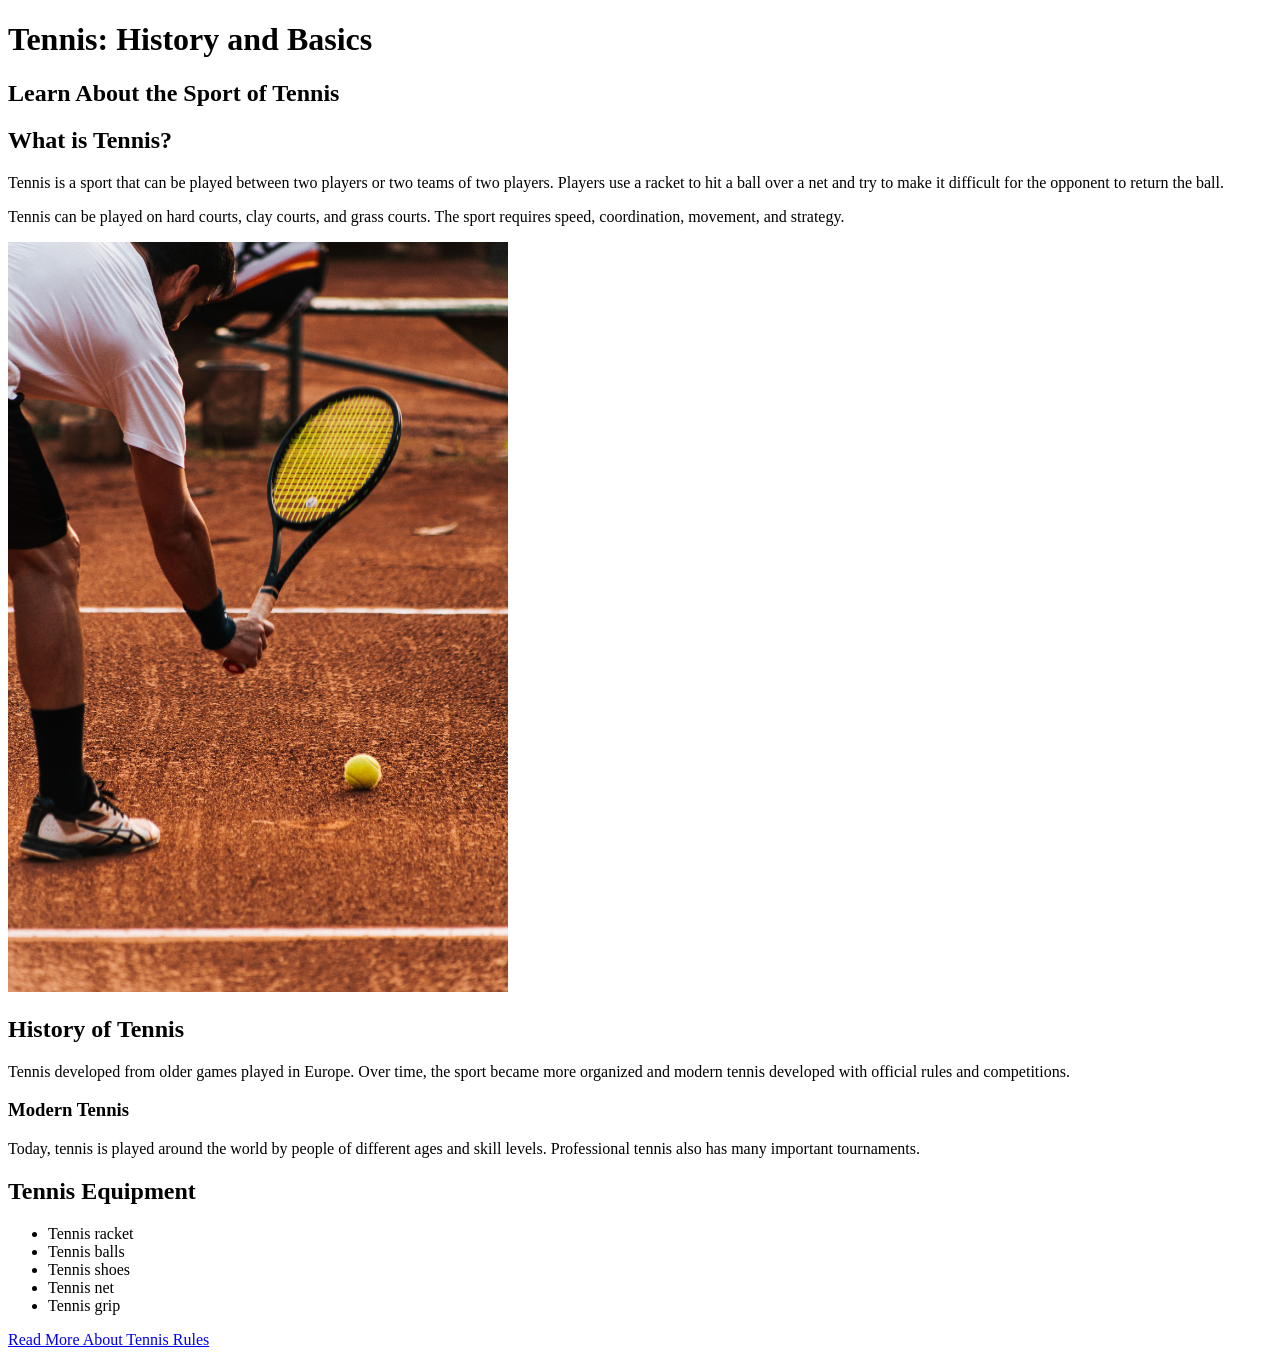
==== index.html @ efa9a92a "Add tennis educational website" ====
<!DOCTYPE html>
<html lang="en">
<head>
    <meta charset="UTF-8">
    <meta name="viewport" content="width=device-width, initial-scale=1.0">
    <title>Tennis - History and Basics</title>
</head>

<body>

    <!-- Header contains the main title -->
    <header>
        <h1>Tennis: History and Basics</h1>
        <h2>Learn About the Sport of Tennis</h2>
    </header>

    <!-- Main contains the main information -->
    <main>

        <!-- Section about what tennis is -->
        <section>
            <h2>What is Tennis?</h2>

            <p>
                Tennis is a sport that can be played between two players
                or two teams of two players. Players use a racket to hit
                a ball over a net and try to make it difficult for the
                opponent to return the ball.
            </p>

            <p>
                Tennis can be played on hard courts, clay courts, and grass
                courts. The sport requires speed, coordination, movement,
                and strategy.
            </p>

            <img src="images/tennis.jpg" alt="Tennis court and racket" width="500">
        </section>

        <!-- Section about the history of tennis -->
        <section>
            <h2>History of Tennis</h2>

            <p>
                Tennis developed from older games played in Europe.
                Over time, the sport became more organized and modern
                tennis developed with official rules and competitions.
            </p>

            <h3>Modern Tennis</h3>

            <p>
                Today, tennis is played around the world by people of
                different ages and skill levels. Professional tennis
                also has many important tournaments.
            </p>
        </section>

        <!-- Section about tennis equipment -->
        <section>
            <h2>Tennis Equipment</h2>

            <ul>
                <li>Tennis racket</li>
                <li>Tennis balls</li>
                <li>Tennis shoes</li>
                <li>Tennis net</li>
                <li>Tennis grip</li>
            </ul>
        </section>

    </main>

    <!-- Footer contains the link to the second page -->
    <footer>
        <a href="page2.html">Read More About Tennis Rules</a>
    </footer>

</body>
</html>
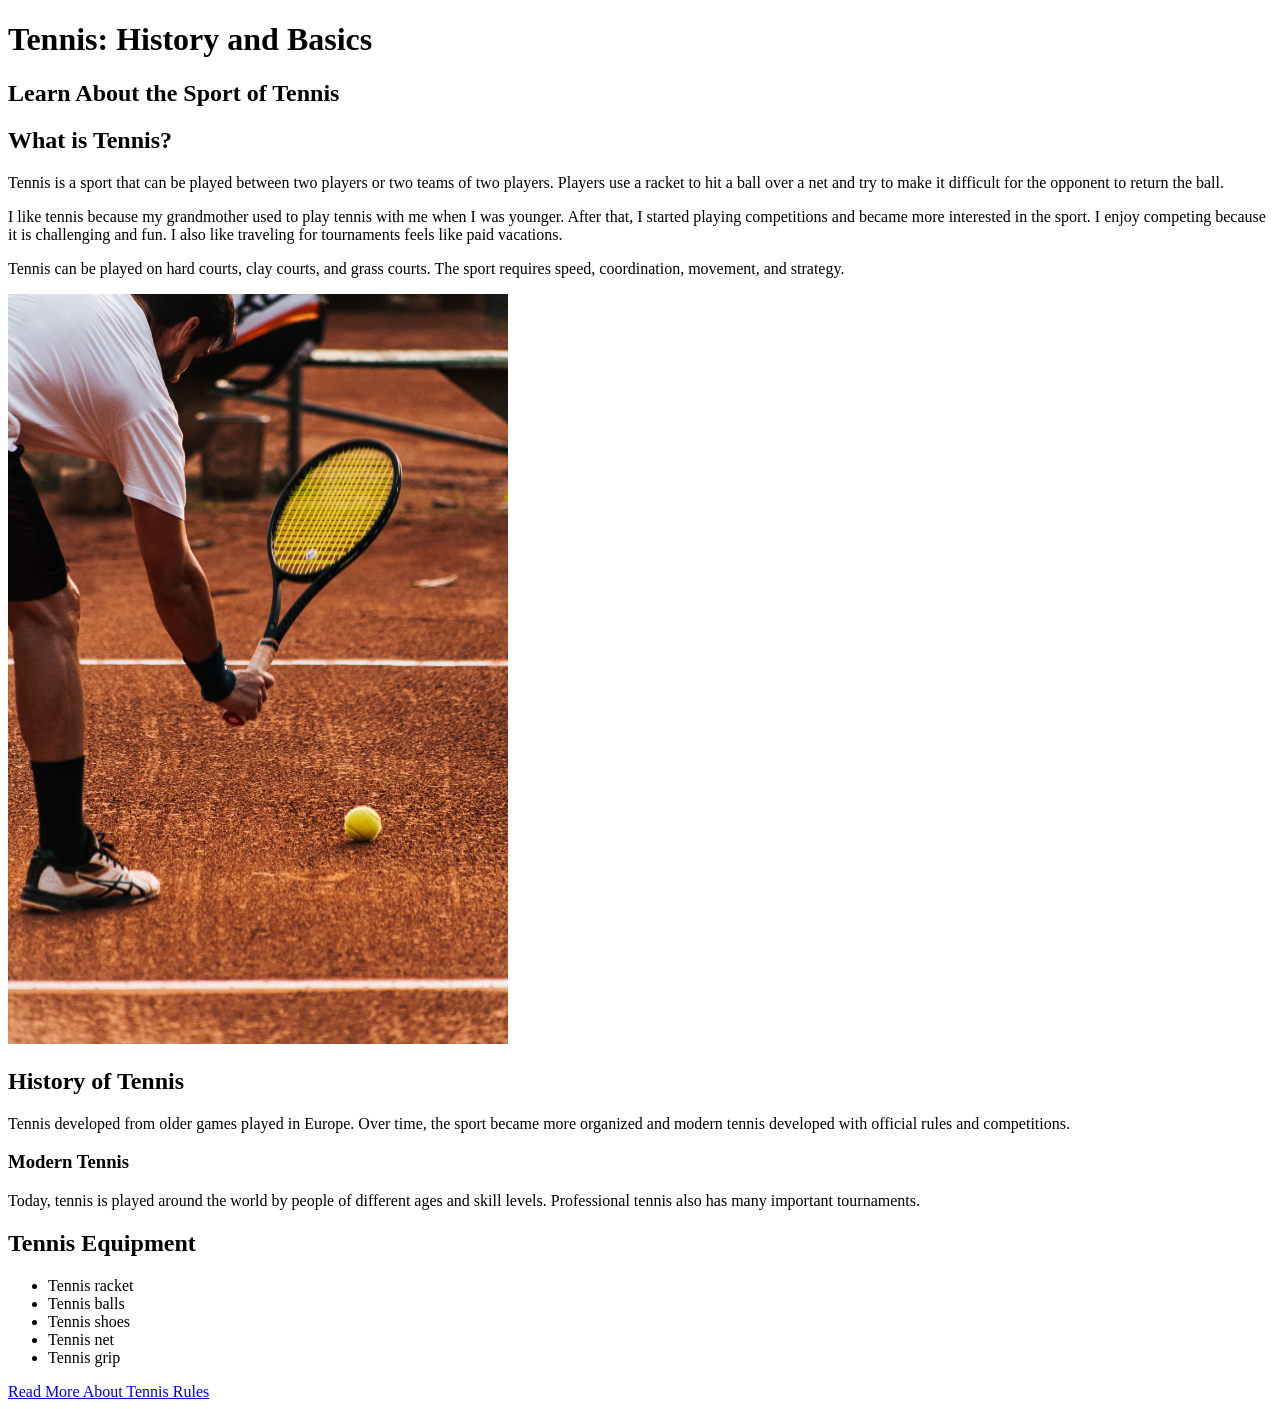
==== commit 17945107: "Add more tennis information" ====
--- a/index.html
+++ b/index.html
@@ -26,6 +26,14 @@
                 or two teams of two players. Players use a racket to hit
                 a ball over a net and try to make it difficult for the
                 opponent to return the ball.
+            </p>
+
+            <p>
+                I like tennis because my grandmother used to play tennis 
+                with me when I was younger. After that, I started playing
+                competitions and became more interested in the sport.
+                I enjoy competing because it is challenging and fun.
+                I also like traveling for tournaments feels like paid vacations.
             </p>
 
             <p>
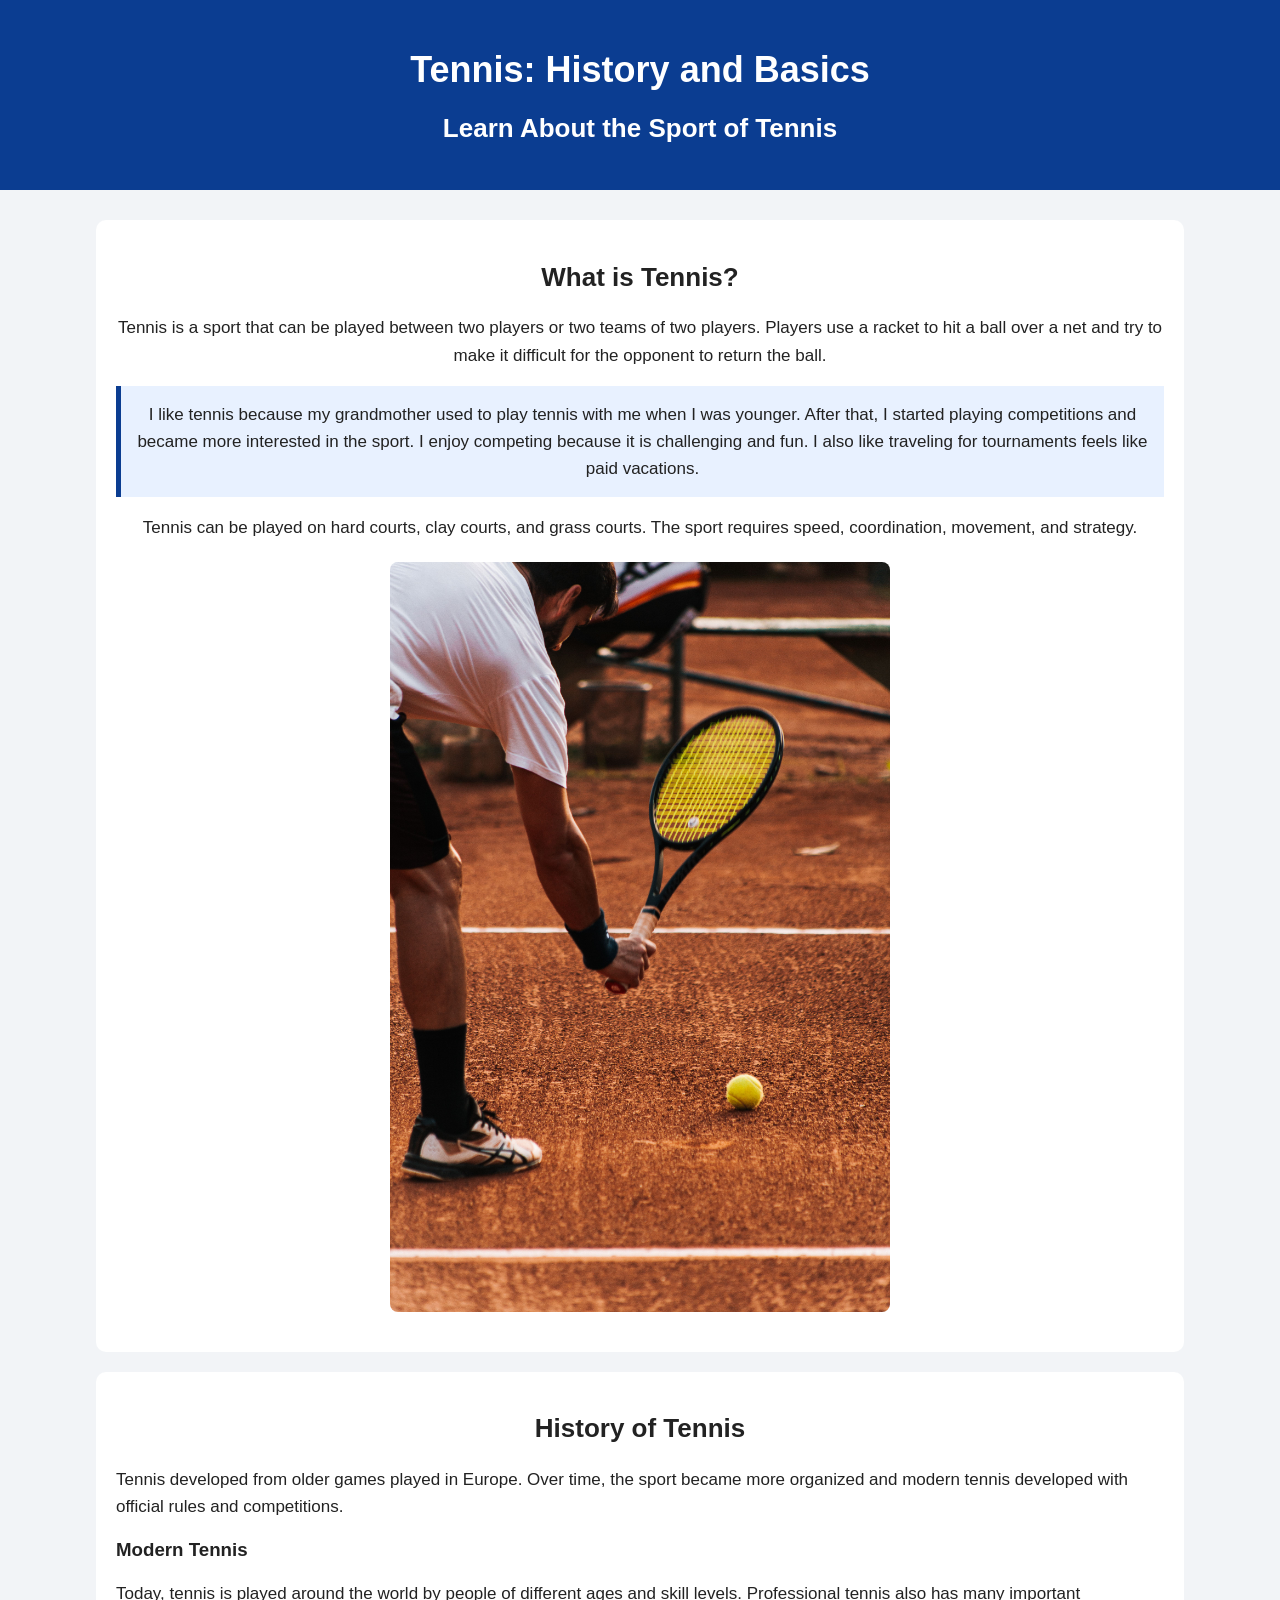
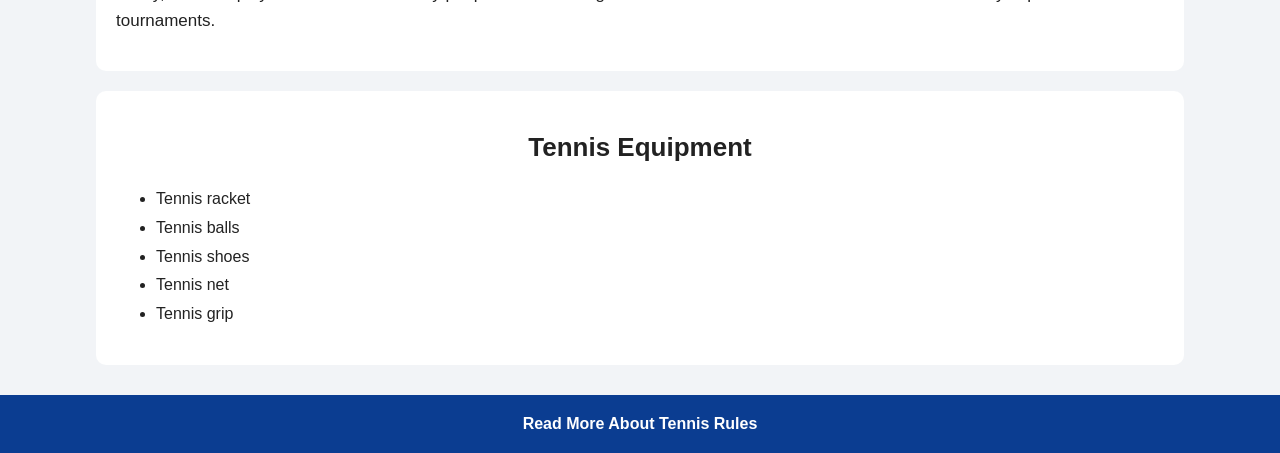
==== commit 6a31f67c: "Add CSS styling" ====
--- a/index.html
+++ b/index.html
@@ -4,6 +4,8 @@
     <meta charset="UTF-8">
     <meta name="viewport" content="width=device-width, initial-scale=1.0">
     <title>Tennis - History and Basics</title>
+
+    <link rel="stylesheet" href="./css/style.css" />
 </head>
 
 <body>
@@ -18,7 +20,7 @@
     <main>
 
         <!-- Section about what tennis is -->
-        <section>
+        <section id="tennis-intro" class="section-box">
             <h2>What is Tennis?</h2>
 
             <p>
@@ -28,7 +30,7 @@
                 opponent to return the ball.
             </p>
 
-            <p>
+            <p class="highlight">
                 I like tennis because my grandmother used to play tennis 
                 with me when I was younger. After that, I started playing
                 competitions and became more interested in the sport.
@@ -46,7 +48,9 @@
         </section>
 
         <!-- Section about the history of tennis -->
-        <section>
+    <div id="tennis-info">
+
+        <section id="tennis-history" class="section-box">
             <h2>History of Tennis</h2>
 
             <p>
@@ -63,9 +67,11 @@
                 also has many important tournaments.
             </p>
         </section>
+        
+    </div>
 
         <!-- Section about tennis equipment -->
-        <section>
+        <section class="section-box">
             <h2>Tennis Equipment</h2>
 
             <ul>
--- a/css/style.css
+++ b/css/style.css
@@ -0,0 +1,110 @@
+/* General page styling */
+body {
+    background-color: #f2f4f7;
+    font-family: Arial, sans-serif;
+    margin: 0;
+    padding: 0;
+    color: #222222;
+}
+
+/* Header styling */
+header {
+    background-color: #0b3d91;
+    color: white;
+    text-align: center;
+    padding: 25px;
+}
+
+/* Main heading */
+h1 {
+    font-size: 36px;
+    margin-bottom: 10px;
+}
+
+/* Section headings */
+h2 {
+    text-align: center;
+    font-size: 26px;
+}
+
+/* Paragraph styling */
+p {
+    font-size: 17px;
+    line-height: 1.6;
+}
+
+/* Main content */
+main {
+    width: 85%;
+    margin: 30px auto;
+}
+
+/* Reusable section class */
+.section-box {
+    background-color: white;
+    padding: 20px;
+    border-radius: 10px;
+    margin-bottom: 20px;
+}
+
+/* Highlight class */
+.highlight {
+    background-color: #e8f1ff;
+    padding: 15px;
+    border-left: 5px solid #0b3d91;
+}
+
+/* Tennis introduction section */
+#tennis-intro {
+    text-align: center;
+}
+
+/* Tennis history section */
+#tennis-history {
+    min-height: 180px;
+}
+
+/* Flexbox container */
+#tennis-info {
+    display: flex;
+    gap: 20px;
+}
+
+/* Make both sections share the available space */
+#tennis-info .section-box {
+    flex: 1;
+}
+
+/* Images */
+img {
+    display: block;
+    width: 500px;
+    max-width: 100%;
+    margin: 20px auto;
+    border-radius: 8px;
+}
+
+/* Lists */
+ul,
+ol {
+    line-height: 1.8;
+}
+
+/* Footer */
+footer {
+    background-color: #0b3d91;
+    text-align: center;
+    padding: 20px;
+}
+
+/* Footer link */
+footer a {
+    color: white;
+    text-decoration: none;
+    font-weight: bold;
+}
+
+/* Footer link when the mouse is over it */
+footer a:hover {
+    text-decoration: underline;
+}
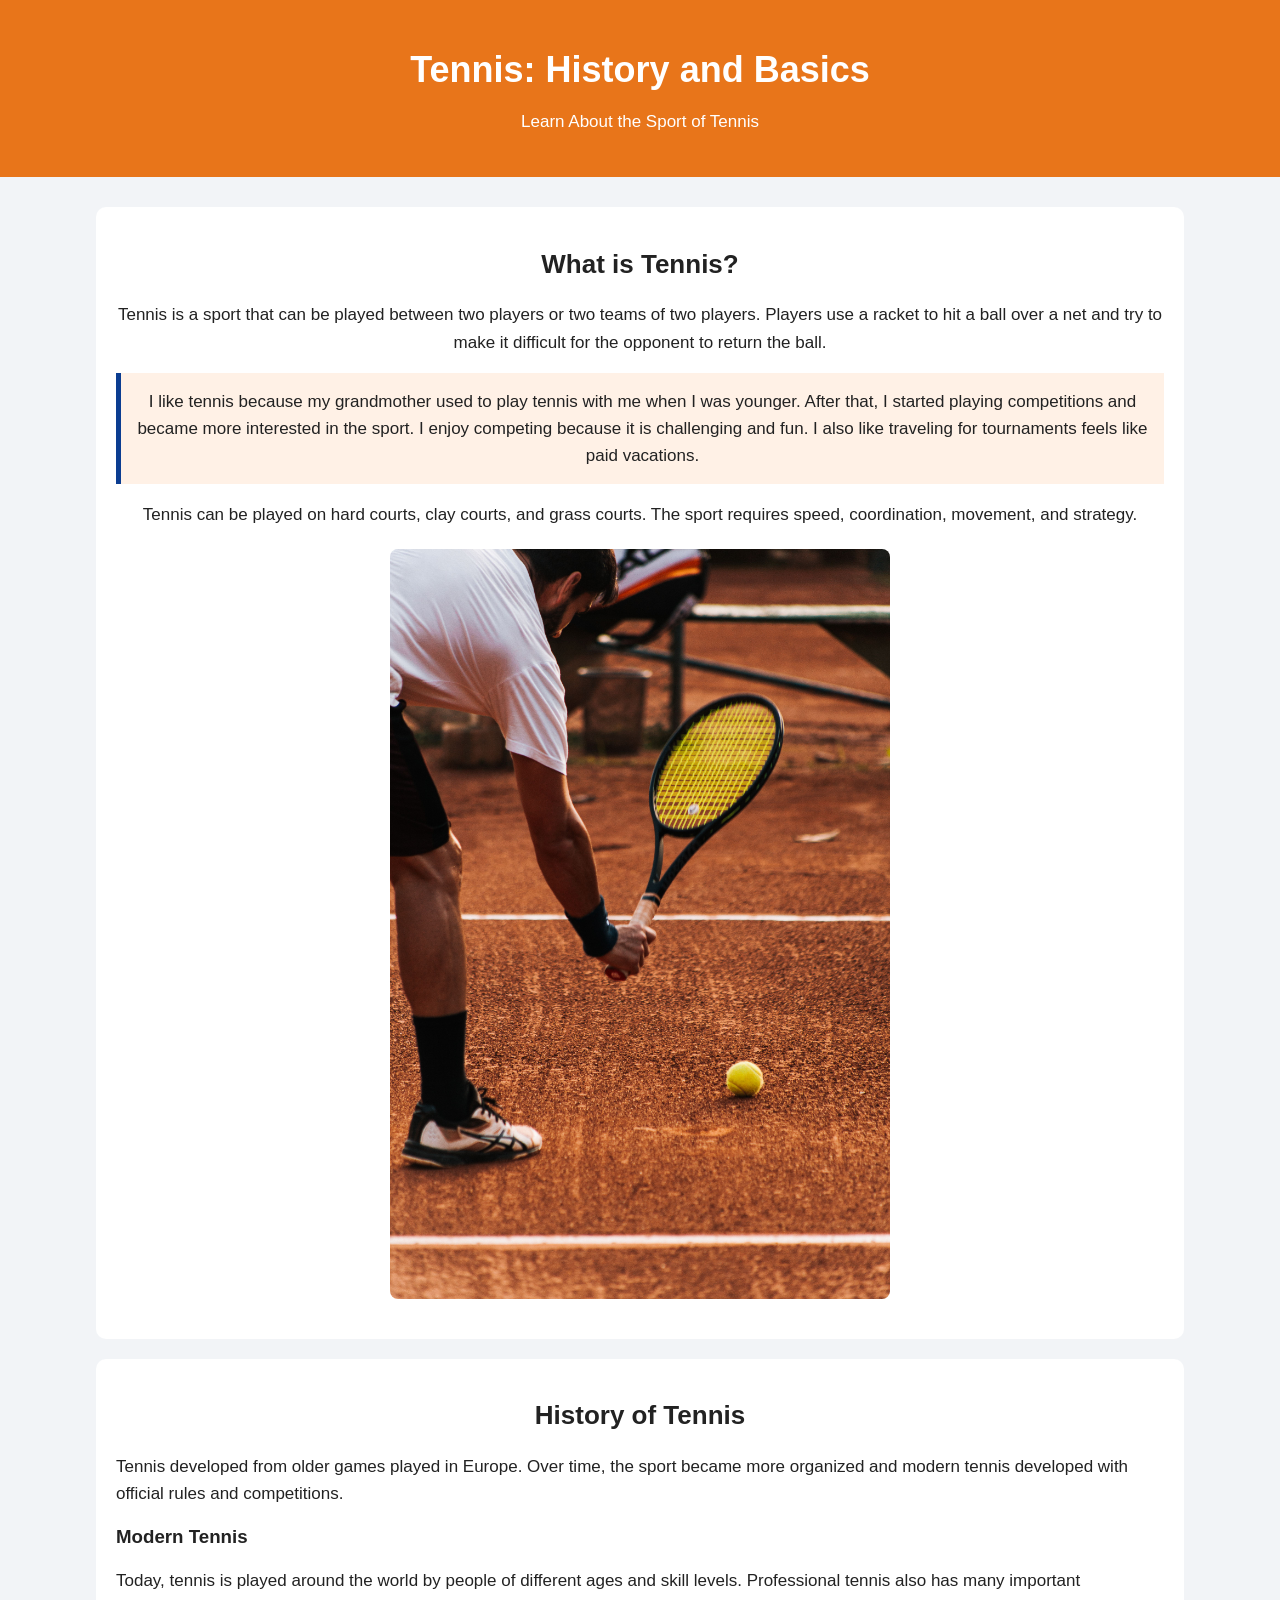
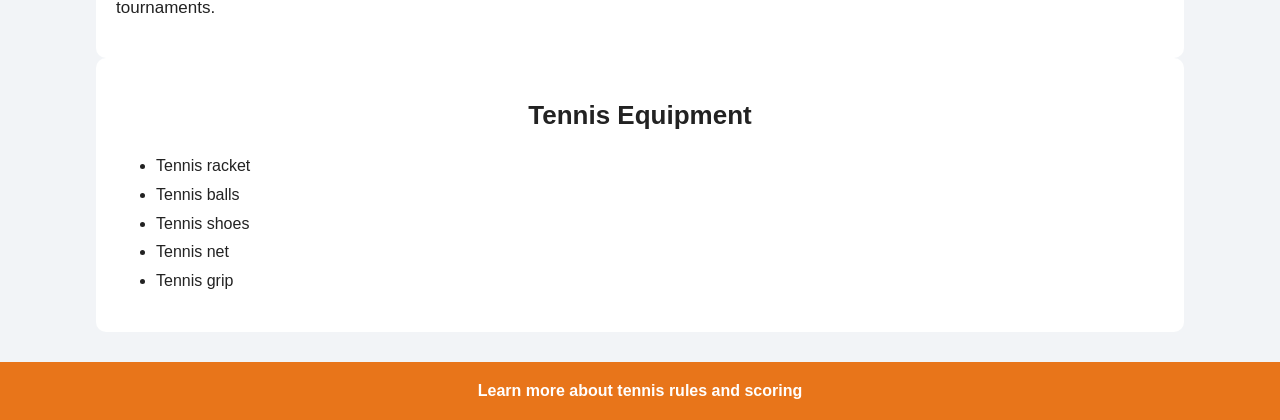
==== commit f15a9fe6: "Improve website accessibility" ====
--- a/index.html
+++ b/index.html
@@ -13,7 +13,7 @@
     <!-- Header contains the main title -->
     <header>
         <h1>Tennis: History and Basics</h1>
-        <h2>Learn About the Sport of Tennis</h2>
+        <p>Learn About the Sport of Tennis</p>
     </header>
 
     <!-- Main contains the main information -->
@@ -44,7 +44,7 @@
                 and strategy.
             </p>
 
-            <img src="images/tennis.jpg" alt="Tennis court and racket" width="500">
+            <img src="images/tennis.jpg" alt="Tennis racket and ball on a tennis court" width="500">
         </section>
 
         <!-- Section about the history of tennis -->
@@ -67,7 +67,7 @@
                 also has many important tournaments.
             </p>
         </section>
-        
+
     </div>
 
         <!-- Section about tennis equipment -->
@@ -87,7 +87,7 @@
 
     <!-- Footer contains the link to the second page -->
     <footer>
-        <a href="page2.html">Read More About Tennis Rules</a>
+        <a href="page2.html">Learn more about tennis rules and scoring</a>
     </footer>
 
 </body>
--- a/css/style.css
+++ b/css/style.css
@@ -9,7 +9,7 @@
 
 /* Header styling */
 header {
-    background-color: #0b3d91;
+    background-color: #E8751A;
     color: white;
     text-align: center;
     padding: 25px;
@@ -49,7 +49,7 @@
 
 /* Highlight class */
 .highlight {
-    background-color: #e8f1ff;
+    background-color: #FFF1E6;
     padding: 15px;
     border-left: 5px solid #0b3d91;
 }
@@ -68,11 +68,13 @@
 #tennis-info {
     display: flex;
     gap: 20px;
+    align-items: stretch;
 }
 
 /* Make both sections share the available space */
 #tennis-info .section-box {
     flex: 1;
+    margin-bottom: 0;
 }
 
 /* Images */
@@ -92,9 +94,10 @@
 
 /* Footer */
 footer {
-    background-color: #0b3d91;
+    background-color: #E8751A;
     text-align: center;
     padding: 20px;
+    margin-top: 30px;
 }
 
 /* Footer link */
@@ -107,4 +110,28 @@
 /* Footer link when the mouse is over it */
 footer a:hover {
     text-decoration: underline;
-}+}
+
+/* Responsive layout for smaller screens */
+@media (max-width: 600px) {
+    body {
+        font-size: 16px;
+    }
+
+    main {
+        width: 90%;
+    }
+
+    #tennis-info {
+        flex-direction: column;
+        gap: 15px;
+    }
+
+    header {
+        padding: 20px;
+    }
+
+    footer {
+        padding: 20px;
+    }
+}
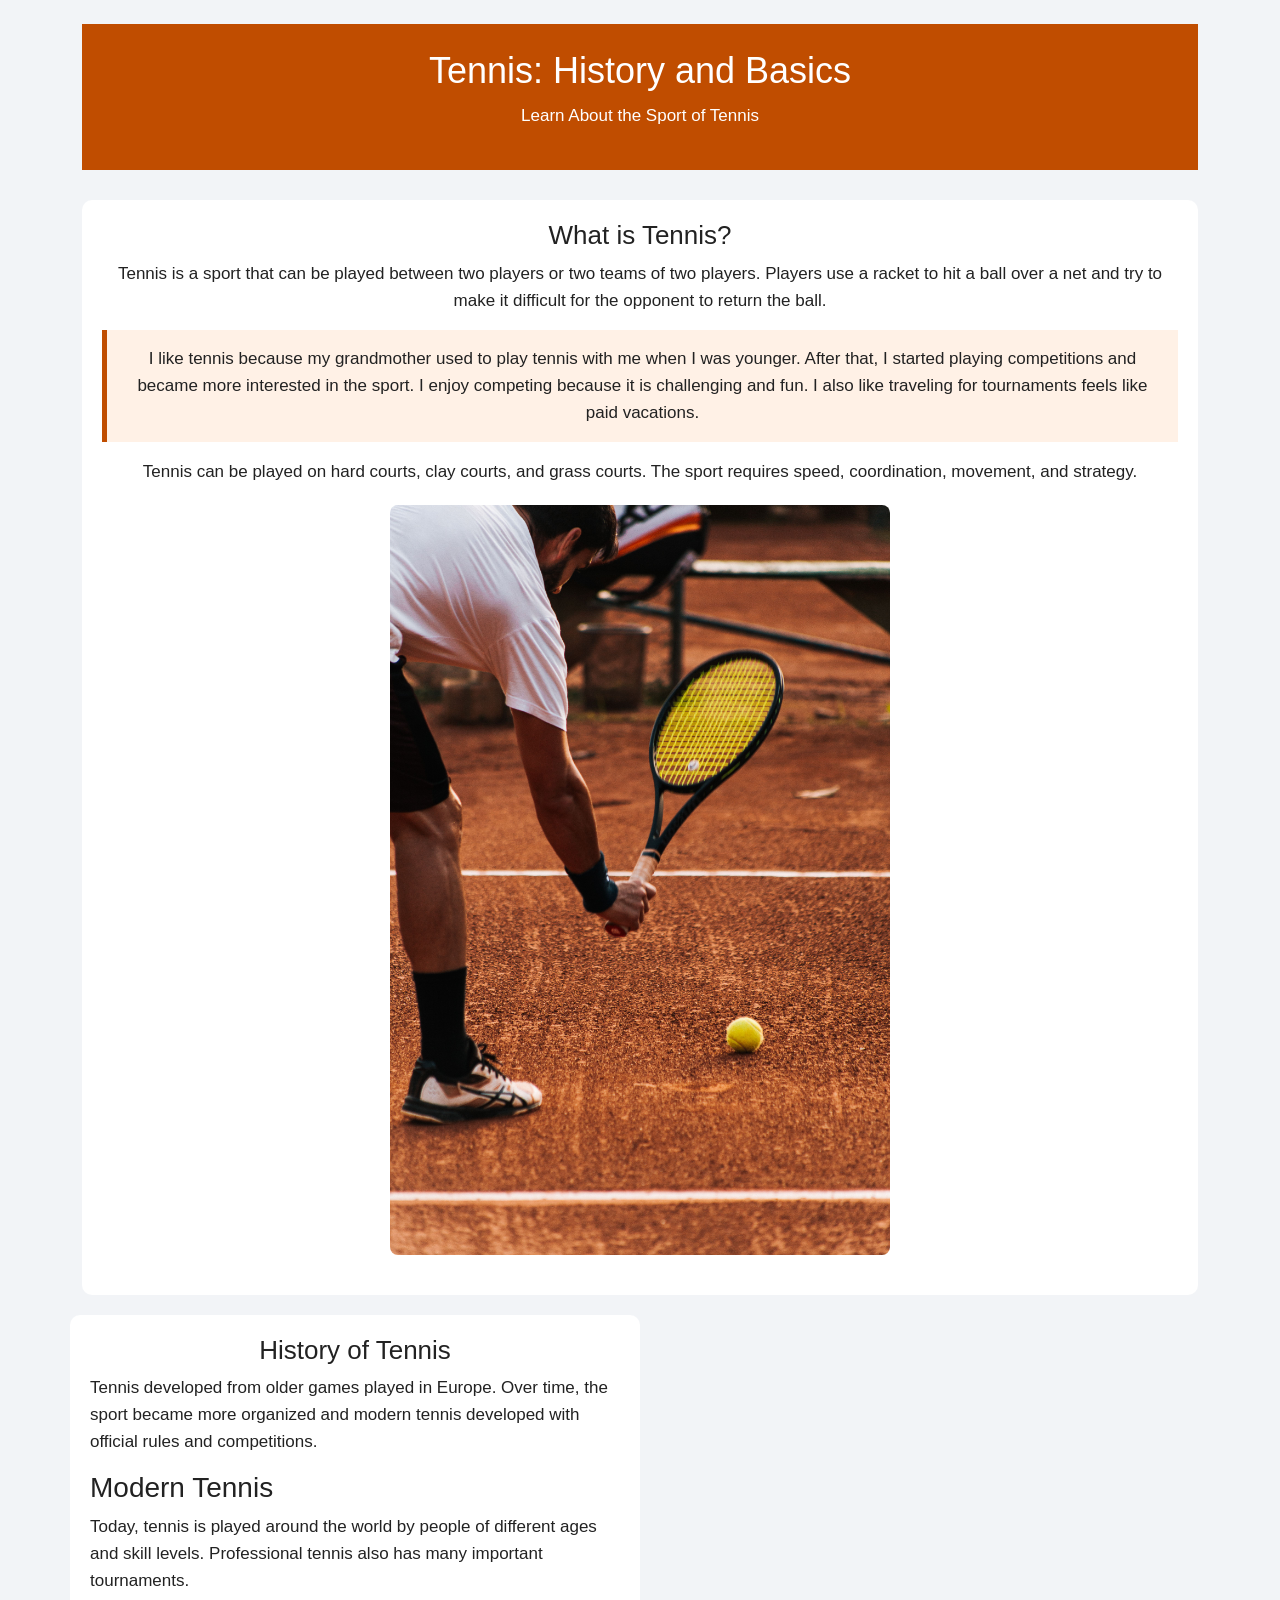
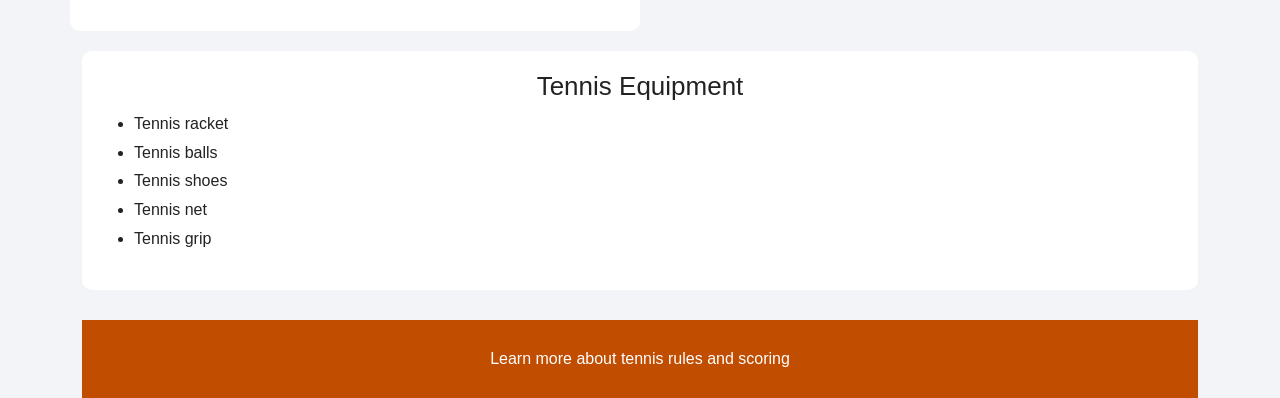
==== commit 5b0c175a: "Apply Bootstrap styling to tennis website" ====
--- a/index.html
+++ b/index.html
@@ -5,13 +5,18 @@
     <meta name="viewport" content="width=device-width, initial-scale=1.0">
     <title>Tennis - History and Basics</title>
 
+    <!-- Bootstrap CSS -->
+    <link href="https://cdn.jsdelivr.net/npm/bootstrap@5.3.8/dist/css/bootstrap.min.css" rel="stylesheet" integrity="sha384-sRIl4kxILFvY47J16cr9ZwB07vP4J8+LH7qKQnuqkuIAvNWLzeN8tE5YBujZqJLB" crossorigin="anonymous">
+
     <link rel="stylesheet" href="./css/style.css" />
 </head>
 
 <body>
 
+    <div class="container mt-4">
+
     <!-- Header contains the main title -->
-    <header>
+    <header class="text-center mb-4">
         <h1>Tennis: History and Basics</h1>
         <p>Learn About the Sport of Tennis</p>
     </header>
@@ -48,27 +53,27 @@
         </section>
 
         <!-- Section about the history of tennis -->
-    <div id="tennis-info">
+        <div id="tennis-info" class="row g-4">
 
-        <section id="tennis-history" class="section-box">
-            <h2>History of Tennis</h2>
+            <section id="tennis-history" class="section-box col-md-6">
+                <h2>History of Tennis</h2>
 
-            <p>
-                Tennis developed from older games played in Europe.
-                Over time, the sport became more organized and modern
-                tennis developed with official rules and competitions.
-            </p>
+                <p>
+                    Tennis developed from older games played in Europe.
+                    Over time, the sport became more organized and modern
+                    tennis developed with official rules and competitions.
+                </p>
 
-            <h3>Modern Tennis</h3>
+                <h3>Modern Tennis</h3>
 
-            <p>
-                Today, tennis is played around the world by people of
-                different ages and skill levels. Professional tennis
-                also has many important tournaments.
-            </p>
-        </section>
+                <p>
+                    Today, tennis is played around the world by people of
+                    different ages and skill levels. Professional tennis
+                    also has many important tournaments.
+                </p>
+            </section>
 
-    </div>
+        </div>
 
         <!-- Section about tennis equipment -->
         <section class="section-box">
@@ -87,8 +92,9 @@
 
     <!-- Footer contains the link to the second page -->
     <footer>
-        <a href="page2.html">Learn more about tennis rules and scoring</a>
-    </footer>
+    <a href="page2.html" class="btn btn-warning">Learn more about tennis rules and scoring</a>
+</footer>
 
+    </div>
 </body>
 </html>
--- a/css/style.css
+++ b/css/style.css
@@ -2,16 +2,13 @@
 body {
     background-color: #f2f4f7;
     font-family: Arial, sans-serif;
-    margin: 0;
-    padding: 0;
     color: #222222;
 }
 
 /* Header styling */
 header {
-    background-color: #E8751A;
+    background-color: #C04D00;
     color: white;
-    text-align: center;
     padding: 25px;
 }
 
@@ -35,7 +32,6 @@
 
 /* Main content */
 main {
-    width: 85%;
     margin: 30px auto;
 }
 
@@ -51,7 +47,7 @@
 .highlight {
     background-color: #FFF1E6;
     padding: 15px;
-    border-left: 5px solid #0b3d91;
+    border-left: 5px solid #C04D00;
 }
 
 /* Tennis introduction section */
@@ -64,24 +60,12 @@
     min-height: 180px;
 }
 
-/* Flexbox container */
-#tennis-info {
-    display: flex;
-    gap: 20px;
-    align-items: stretch;
-}
-
-/* Make both sections share the available space */
-#tennis-info .section-box {
-    flex: 1;
-    margin-bottom: 0;
-}
-
 /* Images */
 img {
     display: block;
     width: 500px;
     max-width: 100%;
+    height: auto;
     margin: 20px auto;
     border-radius: 8px;
 }
@@ -94,39 +78,38 @@
 
 /* Footer */
 footer {
-    background-color: #E8751A;
+    background-color: #C04D00;
     text-align: center;
     padding: 20px;
     margin-top: 30px;
 }
 
-/* Footer link */
+/* Footer links */
 footer a {
     color: white;
     text-decoration: none;
     font-weight: bold;
 }
 
-/* Footer link when the mouse is over it */
 footer a:hover {
     text-decoration: underline;
 }
 
+/* Custom Bootstrap warning button */
+footer .btn-warning {
+    background-color: #C04D00;
+    border-color: #C04D00;
+    color: white;
+}
+
+footer .btn-warning:hover {
+    background-color: #963C00;
+    border-color: #963C00;
+    color: white;
+}
+
 /* Responsive layout for smaller screens */
 @media (max-width: 600px) {
-    body {
-        font-size: 16px;
-    }
-
-    main {
-        width: 90%;
-    }
-
-    #tennis-info {
-        flex-direction: column;
-        gap: 15px;
-    }
-
     header {
         padding: 20px;
     }
